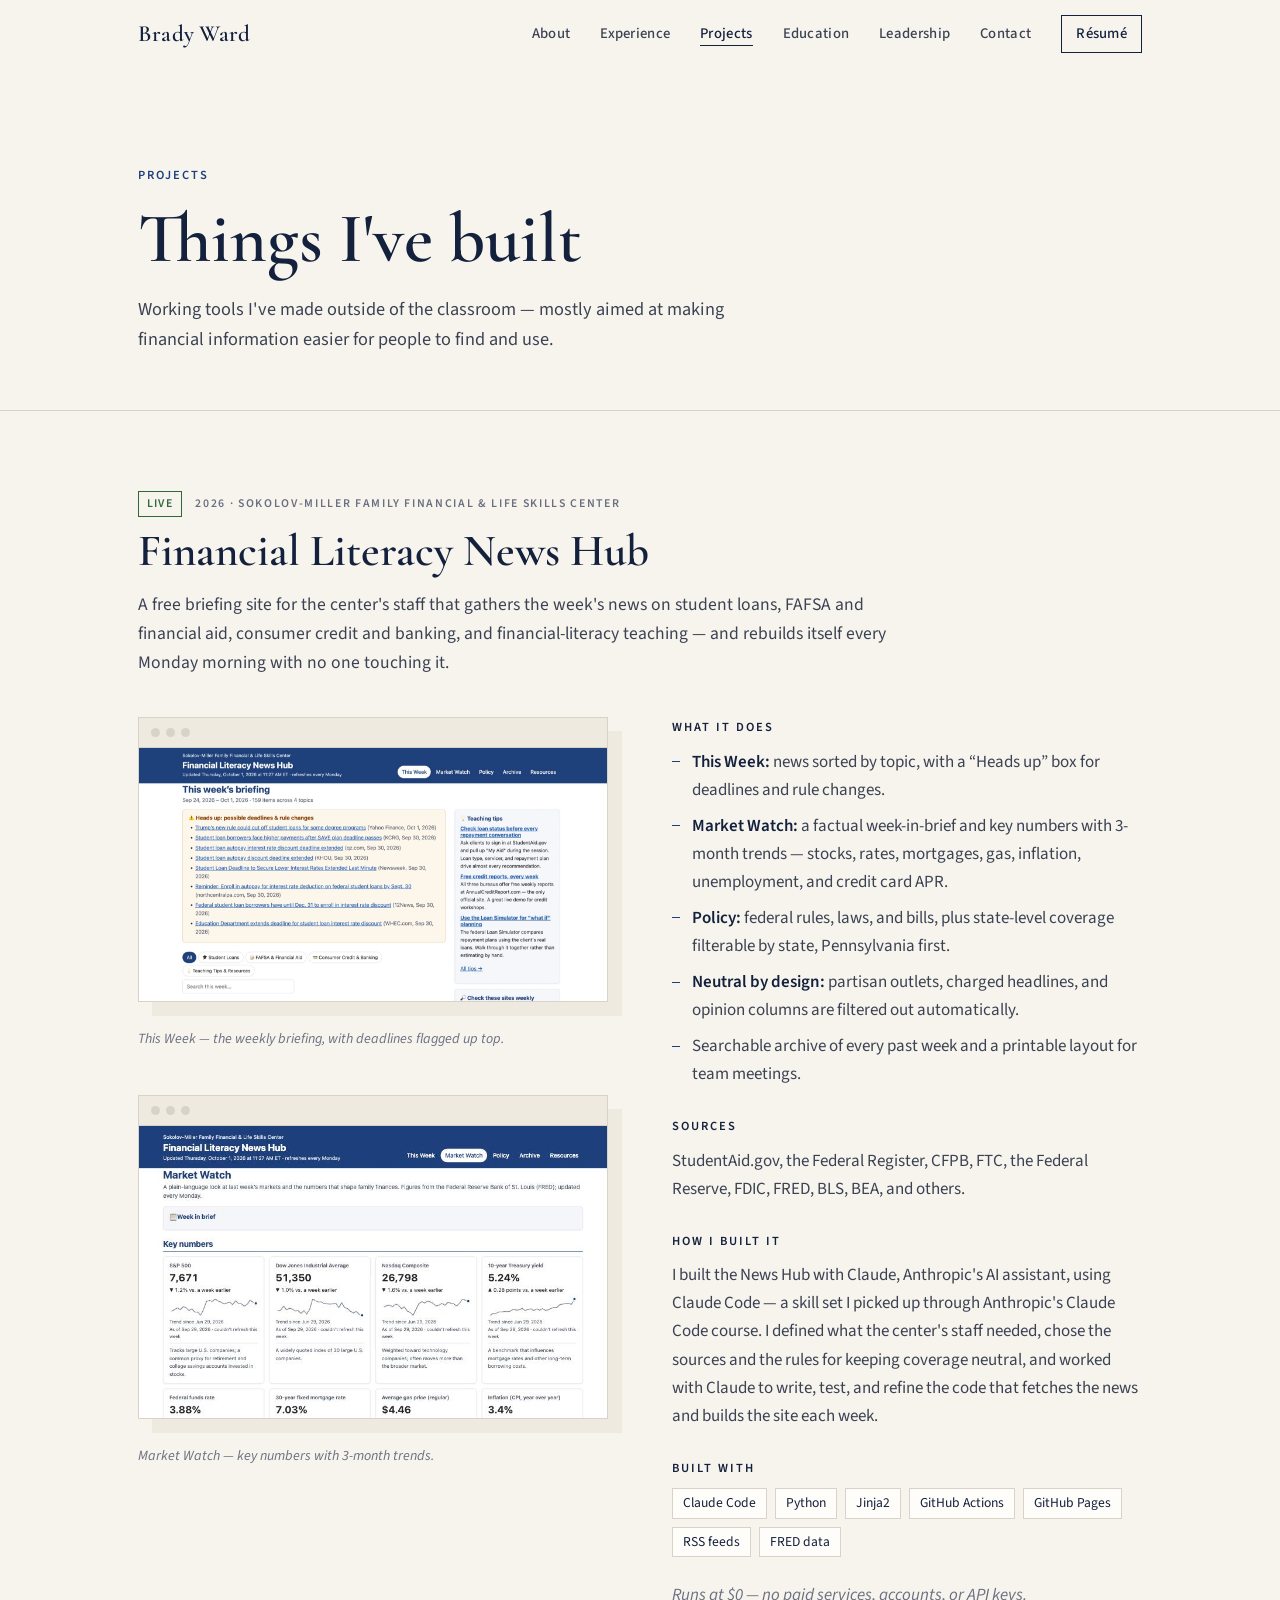
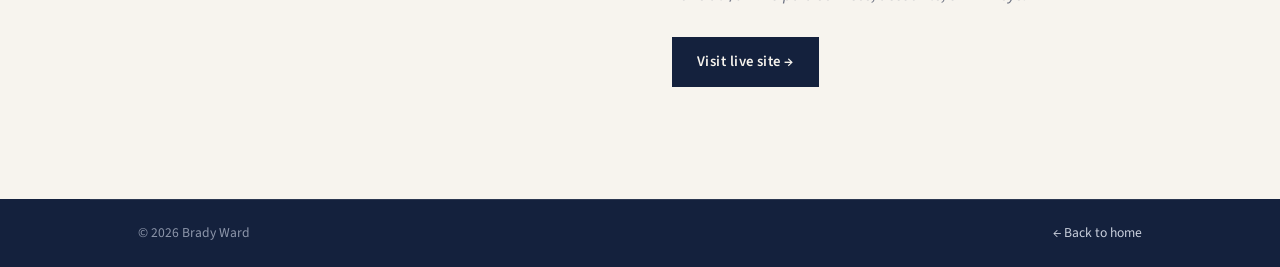
==== projects.html @ 7681d5e7 "Add files via upload" ====
<!doctype html>
<html lang="en">
<head>
  <meta charset="utf-8">
  <meta name="viewport" content="width=device-width, initial-scale=1">
  <title>Projects — Brady Ward</title>
  <meta name="description" content="Projects by Brady Ward, including the Financial Literacy News Hub built for Penn State's Sokolov-Miller Family Financial & Life Skills Center.">
  <link rel="preconnect" href="https://fonts.googleapis.com">
  <link rel="preconnect" href="https://fonts.gstatic.com" crossorigin>
  <link href="https://fonts.googleapis.com/css2?family=Cormorant+Garamond:ital,wght@0,500;0,600;1,500&family=Source+Sans+3:wght@400;500;600&display=swap" rel="stylesheet">
  <link rel="stylesheet" href="styles.css">
</head>
<body>

  <header class="site-header">
    <div class="wrap header-inner">
      <a href="index.html" class="wordmark">Brady Ward</a>
      <button class="nav-toggle" aria-expanded="false" aria-controls="site-nav">
        <span class="sr-only">Menu</span>
        <span class="bar"></span><span class="bar"></span>
      </button>
      <nav id="site-nav" class="site-nav">
        <a href="index.html#about">About</a>
        <a href="index.html#experience">Experience</a>
        <a href="projects.html" class="active" aria-current="page">Projects</a>
        <a href="index.html#education">Education</a>
        <a href="index.html#leadership">Leadership</a>
        <a href="index.html#contact">Contact</a>
        <a href="assets/Brady-Ward-Resume.pdf" class="nav-resume" target="_blank" rel="noopener">Résumé</a>
      </nav>
    </div>
  </header>

  <main id="top">

    <section class="page-intro">
      <div class="wrap">
        <p class="eyebrow">Projects</p>
        <h1>Things I've built</h1>
        <p class="lede">
          Working tools I've made outside of the classroom &mdash; mostly aimed at making
          financial information easier for people to find and use.
        </p>
      </div>
    </section>

    <section class="section project-list">
      <div class="wrap">

        <!-- ===== Project: News Hub ===== -->
        <article id="news-hub" class="project reveal">
          <div class="project-head">
            <p class="card-kicker">
              <span class="status status-done">Live</span>
              2026 &middot; Sokolov-Miller Family Financial &amp; Life Skills Center
            </p>
            <h2>Financial Literacy News Hub</h2>
            <p class="project-summary">
              A free briefing site for the center's staff that gathers the week's news on
              student loans, FAFSA and financial aid, consumer credit and banking, and
              financial-literacy teaching &mdash; and rebuilds itself every Monday morning
              with no one touching it.
            </p>
          </div>

          <div class="project-grid">
            <div class="shots">
              <figure class="shot">
                <a href="https://bward0642.github.io/News-Hub/" target="_blank" rel="noopener">
                  <div class="browser-bar"><span></span><span></span><span></span></div>
                  <img src="assets/news-hub-this-week.jpg" width="1600" height="864" loading="lazy"
                       alt="The News Hub's This Week tab, with a Heads up box of student loan deadlines, topic filters, and teaching tips">
                </a>
                <figcaption>This Week &mdash; the weekly briefing, with deadlines flagged up top.</figcaption>
              </figure>
              <figure class="shot">
                <a href="https://bward0642.github.io/News-Hub/markets.html" target="_blank" rel="noopener">
                  <div class="browser-bar"><span></span><span></span><span></span></div>
                  <img src="assets/news-hub-market-watch.jpg" width="800" height="500" loading="lazy"
                       alt="The News Hub's Market Watch tab, showing key numbers like the S&amp;P 500, Dow, Nasdaq, and 10-year Treasury yield with three-month trend lines">
                </a>
                <figcaption>Market Watch &mdash; key numbers with 3-month trends.</figcaption>
              </figure>
            </div>

            <div class="project-detail">
              <h3>What it does</h3>
              <ul class="project-points">
                <li><strong>This Week:</strong> news sorted by topic, with a &ldquo;Heads up&rdquo; box for deadlines and rule changes.</li>
                <li><strong>Market Watch:</strong> a factual week-in-brief and key numbers with 3-month trends &mdash; stocks, rates, mortgages, gas, inflation, unemployment, and credit card APR.</li>
                <li><strong>Policy:</strong> federal rules, laws, and bills, plus state-level coverage filterable by state, Pennsylvania first.</li>
                <li><strong>Neutral by design:</strong> partisan outlets, charged headlines, and opinion columns are filtered out automatically.</li>
                <li>Searchable archive of every past week and a printable layout for team meetings.</li>
              </ul>

              <h3>Sources</h3>
              <p>
                StudentAid.gov, the Federal Register, CFPB, FTC, the Federal Reserve, FDIC,
                FRED, BLS, BEA, and others.
              </p>

              <h3>How I built it</h3>
              <p>
                I built the News Hub with Claude, Anthropic's AI assistant, using Claude Code &mdash;
                a skill set I picked up through Anthropic's Claude Code course. I defined what the
                center's staff needed, chose the sources and the rules for keeping coverage neutral,
                and worked with Claude to write, test, and refine the code that fetches the news and
                builds the site each week.
              </p>

              <h3>Built with</h3>
              <ul class="tags">
                <li>Claude Code</li><li>Python</li><li>Jinja2</li><li>GitHub Actions</li><li>GitHub Pages</li><li>RSS feeds</li><li>FRED data</li>
              </ul>

              <p class="project-cost">Runs at $0 &mdash; no paid services, accounts, or API keys.</p>

              <div class="project-links">
                <a class="btn btn-solid" href="https://bward0642.github.io/News-Hub/" target="_blank" rel="noopener">Visit live site &rarr;</a>
              </div>
            </div>
          </div>
        </article>

        <!-- ===== Add new projects here =====
             Copy the whole <article class="project reveal"> ... </article> block above,
             give it a new id, and update the text. For a finished project, change
             status-wip / "In progress" to status-done / "Live".
        -->

      </div>
    </section>

  </main>

  <footer class="site-footer">
    <div class="wrap footer-inner">
      <span>&copy; <span id="year">2026</span> Brady Ward</span>
      <a href="index.html">&larr; Back to home</a>
    </div>
  </footer>

  <script src="script.js"></script>
</body>
</html>
---- styles.css ----
/* ---------------------------------------------------------------
   Brady Ward — personal site
   --------------------------------------------------------------- */

:root {
  --paper: #f7f4ee;
  --paper-deep: #efeae0;
  --ink: #14213d;
  --body: #3b4252;
  --muted: #6b7080;
  --accent: #1e407c;
  --rule: #d9d3c7;
  --white: #fffdf9;

  --serif: "Cormorant Garamond", Georgia, "Times New Roman", serif;
  --sans: "Source Sans 3", -apple-system, "Helvetica Neue", Arial, sans-serif;

  --wrap: 1100px;
  --gutter: clamp(20px, 5vw, 48px);
}

*,
*::before,
*::after { box-sizing: border-box; }

html { scroll-behavior: smooth; scroll-padding-top: 80px; }

body {
  margin: 0;
  background: var(--paper);
  color: var(--body);
  font-family: var(--sans);
  font-size: 17px;
  line-height: 1.65;
  -webkit-font-smoothing: antialiased;
}

img { max-width: 100%; display: block; }

a { color: var(--accent); text-decoration: none; }
a:hover { text-decoration: underline; text-underline-offset: 3px; }

h1, h2, h3 { color: var(--ink); font-family: var(--serif); font-weight: 600; margin: 0; }

.wrap {
  max-width: var(--wrap);
  margin: 0 auto;
  padding: 0 var(--gutter);
}

.sr-only {
  position: absolute; width: 1px; height: 1px;
  overflow: hidden; clip: rect(0 0 0 0); white-space: nowrap;
}

/* ---------- Header ---------- */

.site-header {
  position: sticky;
  top: 0;
  z-index: 10;
  background: rgba(247, 244, 238, 0.94);
  border-bottom: 1px solid transparent;
  transition: border-color 0.2s ease;
}
.site-header.scrolled { border-bottom-color: var(--rule); }

.header-inner {
  display: flex;
  align-items: center;
  justify-content: space-between;
  height: 68px;
}

.wordmark {
  font-family: var(--serif);
  font-size: 1.45rem;
  font-weight: 600;
  color: var(--ink);
  letter-spacing: 0.01em;
}
.wordmark:hover { text-decoration: none; }

.site-nav { display: flex; align-items: center; gap: 30px; }

.site-nav a {
  color: var(--body);
  font-size: 0.92rem;
  font-weight: 500;
  letter-spacing: 0.02em;
}
.site-nav a:hover,
.site-nav a.active { color: var(--ink); text-decoration: none; }
.site-nav a.active { box-shadow: inset 0 -1px 0 var(--ink); }

.site-nav .nav-resume {
  border: 1px solid var(--ink);
  color: var(--ink);
  padding: 6px 14px;
}
.site-nav .nav-resume:hover { background: var(--ink); color: var(--paper); }

.nav-toggle {
  display: none;
  background: none;
  border: 0;
  padding: 10px 4px;
  cursor: pointer;
}
.nav-toggle .bar {
  display: block;
  width: 22px;
  height: 1.5px;
  background: var(--ink);
  transition: transform 0.2s ease;
}
.nav-toggle .bar + .bar { margin-top: 6px; }
.nav-toggle[aria-expanded="true"] .bar:first-of-type { transform: translateY(3.75px) rotate(45deg); }
.nav-toggle[aria-expanded="true"] .bar:last-of-type { transform: translateY(-3.75px) rotate(-45deg); }

/* ---------- Hero ---------- */

.hero { padding: clamp(48px, 8vw, 96px) 0 clamp(56px, 8vw, 88px); }

.hero-grid {
  display: grid;
  grid-template-columns: 1.15fr 0.85fr;
  gap: clamp(36px, 6vw, 80px);
  align-items: center;
}

.eyebrow {
  font-size: 0.78rem;
  text-transform: uppercase;
  letter-spacing: 0.16em;
  color: var(--accent);
  font-weight: 600;
  margin: 0 0 18px;
}

.hero h1 {
  font-size: clamp(3.2rem, 8vw, 5.6rem);
  line-height: 0.95;
  letter-spacing: -0.01em;
  margin-bottom: 26px;
}

.lede {
  font-size: 1.14rem;
  max-width: 34em;
  margin: 0 0 34px;
}

.hero-actions { display: flex; flex-wrap: wrap; gap: 14px; }

.btn {
  display: inline-block;
  font-size: 0.92rem;
  font-weight: 600;
  letter-spacing: 0.03em;
  padding: 12px 24px;
  border: 1px solid var(--ink);
  transition: background 0.15s ease, color 0.15s ease;
}
.btn:hover { text-decoration: none; }
.btn-solid { background: var(--ink); color: var(--paper); }
.btn-solid:hover { background: var(--accent); border-color: var(--accent); }
.btn-line { color: var(--ink); }
.btn-line:hover { background: var(--ink); color: var(--paper); }

.portrait {
  position: relative;
  margin: 0;
  justify-self: end;
  width: 100%;
  max-width: 380px;
}
/* offset frame behind the photo */
.portrait::before {
  content: "";
  position: absolute;
  inset: 18px -18px -18px 18px;
  border: 1px solid var(--accent);
  z-index: 0;
}
.portrait img {
  position: relative;
  z-index: 1;
  width: 100%;
  height: auto;
  aspect-ratio: 4 / 5;
  object-fit: cover;
  object-position: 50% 40%;
  filter: saturate(0.92);
}

/* ---------- At a glance ---------- */

.glance {
  border-top: 1px solid var(--rule);
  border-bottom: 1px solid var(--rule);
}
.glance-grid {
  display: grid;
  grid-template-columns: repeat(4, 1fr);
}
.stat {
  padding: 28px 24px;
  border-left: 1px solid var(--rule);
  display: flex;
  flex-direction: column;
  gap: 4px;
}
.stat:first-child { border-left: 0; padding-left: 0; }
.stat-figure {
  font-family: var(--serif);
  font-size: 2.1rem;
  font-weight: 600;
  color: var(--ink);
  line-height: 1.1;
}
.stat-label { font-size: 0.88rem; color: var(--muted); }

/* ---------- Sections ---------- */

.section { padding: clamp(64px, 10vw, 112px) 0; }
.section-tint { background: var(--paper-deep); }

.section-label {
  font-family: var(--sans);
  font-size: 0.8rem;
  font-weight: 600;
  text-transform: uppercase;
  letter-spacing: 0.18em;
  color: var(--ink);
  margin-bottom: 40px;
  display: flex;
  align-items: center;
  gap: 14px;
}
.section-label span {
  color: var(--accent);
  font-family: var(--serif);
  font-size: 1.15rem;
  font-style: italic;
  letter-spacing: 0;
}
.section-label::after {
  content: "";
  flex: 1;
  height: 1px;
  background: var(--rule);
  max-width: 120px;
}

.two-col {
  display: grid;
  grid-template-columns: 240px 1fr;
  gap: 48px;
}
.two-col .section-label { flex-direction: column; align-items: flex-start; gap: 6px; }
.two-col .section-label::after { display: none; }

.prose p { margin: 0 0 1.1em; max-width: 40em; }
.prose .big {
  font-family: var(--serif);
  font-size: clamp(1.55rem, 2.6vw, 1.95rem);
  line-height: 1.3;
  color: var(--ink);
  font-weight: 500;
  margin-bottom: 1em;
}

/* ---------- Experience ---------- */

.timeline { list-style: none; margin: 0; padding: 0; }

.role {
  display: grid;
  grid-template-columns: 200px 1fr;
  gap: 40px;
  padding: 36px 0;
  border-top: 1px solid var(--rule);
}
.role:last-child { border-bottom: 1px solid var(--rule); }

.role-meta { display: flex; flex-direction: column; gap: 2px; padding-top: 6px; }
.role-dates {
  font-size: 0.82rem;
  font-weight: 600;
  letter-spacing: 0.06em;
  text-transform: uppercase;
  color: var(--ink);
  margin: 0;
}
.role-place { font-size: 0.9rem; color: var(--muted); }

.role h3, .lead-block h3 { font-size: 1.7rem; line-height: 1.2; }
.role-title {
  margin: 2px 0 14px;
  color: var(--accent);
  font-style: italic;
  font-family: var(--serif);
  font-size: 1.15rem;
}

.role ul { margin: 0; padding: 0; list-style: none; }
.role li {
  position: relative;
  padding-left: 20px;
  margin-bottom: 8px;
  max-width: 44em;
}
.role li::before {
  content: "";
  position: absolute;
  left: 0;
  top: 0.8em;
  width: 8px;
  height: 1px;
  background: var(--accent);
}

/* ---------- Education ---------- */

.edu-grid {
  display: grid;
  grid-template-columns: 1.4fr 1fr 1fr;
  gap: 24px;
}
.card {
  background: var(--white);
  border: 1px solid var(--rule);
  padding: 30px 28px;
}
.card-feature { border-top: 3px solid var(--ink); }
.card-kicker {
  margin: 0 0 10px;
  font-size: 0.74rem;
  text-transform: uppercase;
  letter-spacing: 0.14em;
  color: var(--muted);
  font-weight: 600;
}
.card h3 { font-size: 1.5rem; line-height: 1.2; }
.card h3 sup { font-size: 0.5em; }
.card-sub { margin: 6px 0 0; color: var(--body); }

.facts { margin: 24px 0 0; display: grid; gap: 10px; }
.facts div {
  display: flex;
  justify-content: space-between;
  border-top: 1px solid var(--rule);
  padding-top: 10px;
}
.facts dt { font-size: 0.85rem; color: var(--muted); }
.facts dd { margin: 0; font-weight: 600; color: var(--ink); }

/* ---------- Leadership ---------- */

.lead-block p:last-child { max-width: 40em; margin-bottom: 0; }
.lead-block .role-dates { margin-bottom: 6px; }


/* ---------- Contact ---------- */

.contact { background: var(--ink); color: #c9cfdc; }
.contact .section-label { color: var(--paper); }
.contact .section-label span { color: #9db4dd; }
.contact .section-label::after { background: rgba(255, 255, 255, 0.18); }

.contact-head {
  font-family: var(--serif);
  font-size: clamp(2.6rem, 6vw, 4rem);
  color: var(--paper);
  line-height: 1;
  margin: 0 0 18px;
  font-weight: 500;
}
.contact-copy { max-width: 34em; margin: 0 0 44px; font-size: 1.08rem; }

.contact-links {
  display: grid;
  grid-template-columns: repeat(3, 1fr);
  border-top: 1px solid rgba(255, 255, 255, 0.18);
}
.contact-link {
  display: flex;
  flex-direction: column;
  gap: 4px;
  padding: 22px 20px 22px 0;
  color: var(--paper);
  border-bottom: 1px solid rgba(255, 255, 255, 0.18);
}
.contact-link:hover { text-decoration: none; }
.contact-link:hover .contact-value { text-decoration: underline; text-underline-offset: 4px; }
.contact-kind {
  font-size: 0.74rem;
  text-transform: uppercase;
  letter-spacing: 0.16em;
  color: #9db4dd;
  font-weight: 600;
}
.contact-value { font-family: var(--serif); font-size: 1.35rem; overflow-wrap: anywhere; }

/* ---------- Footer ---------- */

.site-footer { background: var(--ink); color: #8d96aa; font-size: 0.85rem; }
.footer-inner {
  display: flex;
  justify-content: space-between;
  padding-top: 22px;
  padding-bottom: 22px;
  border-top: 1px solid rgba(255, 255, 255, 0.1);
}
.site-footer a { color: #c9cfdc; }

/* ---------- Reveal on scroll ---------- */

.js .reveal {
  opacity: 0;
  transform: translateY(14px);
  transition: opacity 0.6s ease, transform 0.6s ease;
}
.js .reveal.in { opacity: 1; transform: none; }

@media (prefers-reduced-motion: reduce) {
  html { scroll-behavior: auto; }
  .js .reveal { opacity: 1; transform: none; transition: none; }
}

/* ---------- Responsive ---------- */

@media (max-width: 900px) {
  .two-col { grid-template-columns: 1fr; gap: 0; }
  .two-col .section-label { flex-direction: row; align-items: center; gap: 14px; }
  .edu-grid { grid-template-columns: 1fr 1fr; }
  .card-feature { grid-column: 1 / -1; }
  .role { grid-template-columns: 160px 1fr; gap: 28px; }
}

@media (max-width: 760px) {
  .nav-toggle { display: block; }
  .site-nav {
    position: absolute;
    top: 68px;
    left: 0;
    right: 0;
    flex-direction: column;
    align-items: flex-start;
    gap: 0;
    background: var(--paper);
    border-bottom: 1px solid var(--rule);
    padding: 8px var(--gutter) 20px;
    display: none;
  }
  .site-nav.open { display: flex; }
  .site-nav a { padding: 12px 0; width: 100%; font-size: 1rem; }
  .site-nav a.active { box-shadow: none; }
  .site-nav .nav-resume { margin-top: 10px; width: auto; padding: 8px 16px; }

  .hero-grid { grid-template-columns: 1fr; }
  .portrait { justify-self: start; max-width: 260px; order: -1; margin-right: 18px; }

  .glance-grid { grid-template-columns: 1fr 1fr; }
  .stat { padding: 22px 0 22px 18px; }
  .stat:nth-child(odd) { border-left: 0; padding-left: 0; }
  .stat:nth-child(n+3) { border-top: 1px solid var(--rule); }

  .role { grid-template-columns: 1fr; gap: 10px; padding: 28px 0; }
  .role-meta { flex-direction: row; gap: 12px; flex-wrap: wrap; align-items: baseline; }

  .edu-grid { grid-template-columns: 1fr; }
  .contact-links { grid-template-columns: 1fr; }
}

/* Cormorant defaults to old-style figures; use lining figures where numbers carry meaning */
.stat-figure,
.contact-value { font-variant-numeric: lining-nums; }

/* ---------- Projects ---------- */

.project-teaser {
  display: flex;
  justify-content: space-between;
  align-items: flex-end;
  gap: 32px;
  background: var(--white);
  border: 1px solid var(--rule);
  border-top: 3px solid var(--ink);
  padding: 32px;
  color: var(--body);
  transition: border-color 0.15s ease;
}
.project-teaser:hover { text-decoration: none; border-color: var(--accent); }
.project-teaser h3 { font-size: 1.8rem; line-height: 1.2; }
.project-teaser .card-sub { max-width: 40em; }
.teaser-cta { white-space: nowrap; font-weight: 600; color: var(--accent); font-size: 0.95rem; }
.project-teaser:hover .teaser-cta { text-decoration: underline; text-underline-offset: 3px; }

.page-intro {
  padding: clamp(48px, 8vw, 96px) 0 clamp(32px, 5vw, 56px);
  border-bottom: 1px solid var(--rule);
}
.page-intro h1 {
  font-size: clamp(2.8rem, 6vw, 4.4rem);
  line-height: 1;
  margin-bottom: 20px;
}
.page-intro .lede { margin-bottom: 0; }

.project-list { padding-top: clamp(48px, 7vw, 80px); }
.project + .project { margin-top: 72px; padding-top: 72px; border-top: 1px solid var(--rule); }

.project-head { max-width: 46em; margin-bottom: 40px; }
.project-head h2 { font-size: clamp(2rem, 4vw, 2.8rem); line-height: 1.1; margin-bottom: 14px; }
.project-summary { font-size: 1.1rem; margin: 0; }

.status {
  display: inline-block;
  margin-right: 10px;
  padding: 2px 8px;
  border: 1px solid currentColor;
  letter-spacing: 0.1em;
}
.status-wip { color: #8a5a12; }
.status-done { color: #2f6b3a; }

.project-grid {
  display: grid;
  grid-template-columns: 1fr 1fr;
  gap: clamp(32px, 5vw, 64px);
  align-items: start;
}

.project-detail h3 {
  font-family: var(--sans);
  font-size: 0.78rem;
  text-transform: uppercase;
  letter-spacing: 0.16em;
  color: var(--ink);
  margin: 28px 0 10px;
}
.project-detail h3:first-child { margin-top: 0; }
.project-detail p { margin: 0; }
.project-detail strong { color: var(--ink); font-weight: 600; }

.project-points { margin: 0; padding: 0; list-style: none; }
.project-points li { position: relative; padding-left: 20px; margin-bottom: 8px; }
.project-points li::before {
  content: "";
  position: absolute;
  left: 0;
  top: 0.8em;
  width: 8px;
  height: 1px;
  background: var(--accent);
}

.tags { display: flex; flex-wrap: wrap; gap: 8px; margin: 0; padding: 0; list-style: none; }
.tags li {
  font-size: 0.85rem;
  padding: 3px 10px;
  border: 1px solid var(--rule);
  background: var(--white);
  color: var(--ink);
}

.project-cost { margin-top: 24px !important; font-style: italic; color: var(--muted); }
.project-links { margin-top: 28px; display: flex; flex-wrap: wrap; gap: 12px; }
.btn-disabled { border-color: var(--rule); color: var(--muted); cursor: default; }

/* screenshot in a simple browser frame */
.shots { display: grid; gap: 44px; }
.shot { margin: 0; }
.shot a {
  display: block;
  border: 1px solid var(--rule);
  background: var(--white);
  box-shadow: 14px 14px 0 var(--paper-deep);
  transition: border-color 0.15s ease;
}
.shot a:hover { border-color: var(--accent); }
.shot img { width: 100%; height: auto; }
.browser-bar {
  display: flex;
  gap: 6px;
  padding: 10px 12px;
  border-bottom: 1px solid var(--rule);
  background: var(--paper-deep);
}
.browser-bar span { width: 9px; height: 9px; border-radius: 50%; background: var(--rule); }
.shot figcaption { margin-top: 26px; font-size: 0.88rem; color: var(--muted); font-style: italic; }

@media (max-width: 760px) {
  .project-teaser { flex-direction: column; align-items: flex-start; padding: 24px; }
  .project-grid { grid-template-columns: 1fr; }
  .shot a { box-shadow: 8px 8px 0 var(--paper-deep); }
}

.teaser-links { display: flex; flex-direction: column; align-items: flex-end; gap: 12px; flex-shrink: 0; }
.project-teaser:hover { border-color: var(--rule); border-top-color: var(--ink); }

@media (max-width: 760px) {
  .teaser-links { align-items: flex-start; }
}
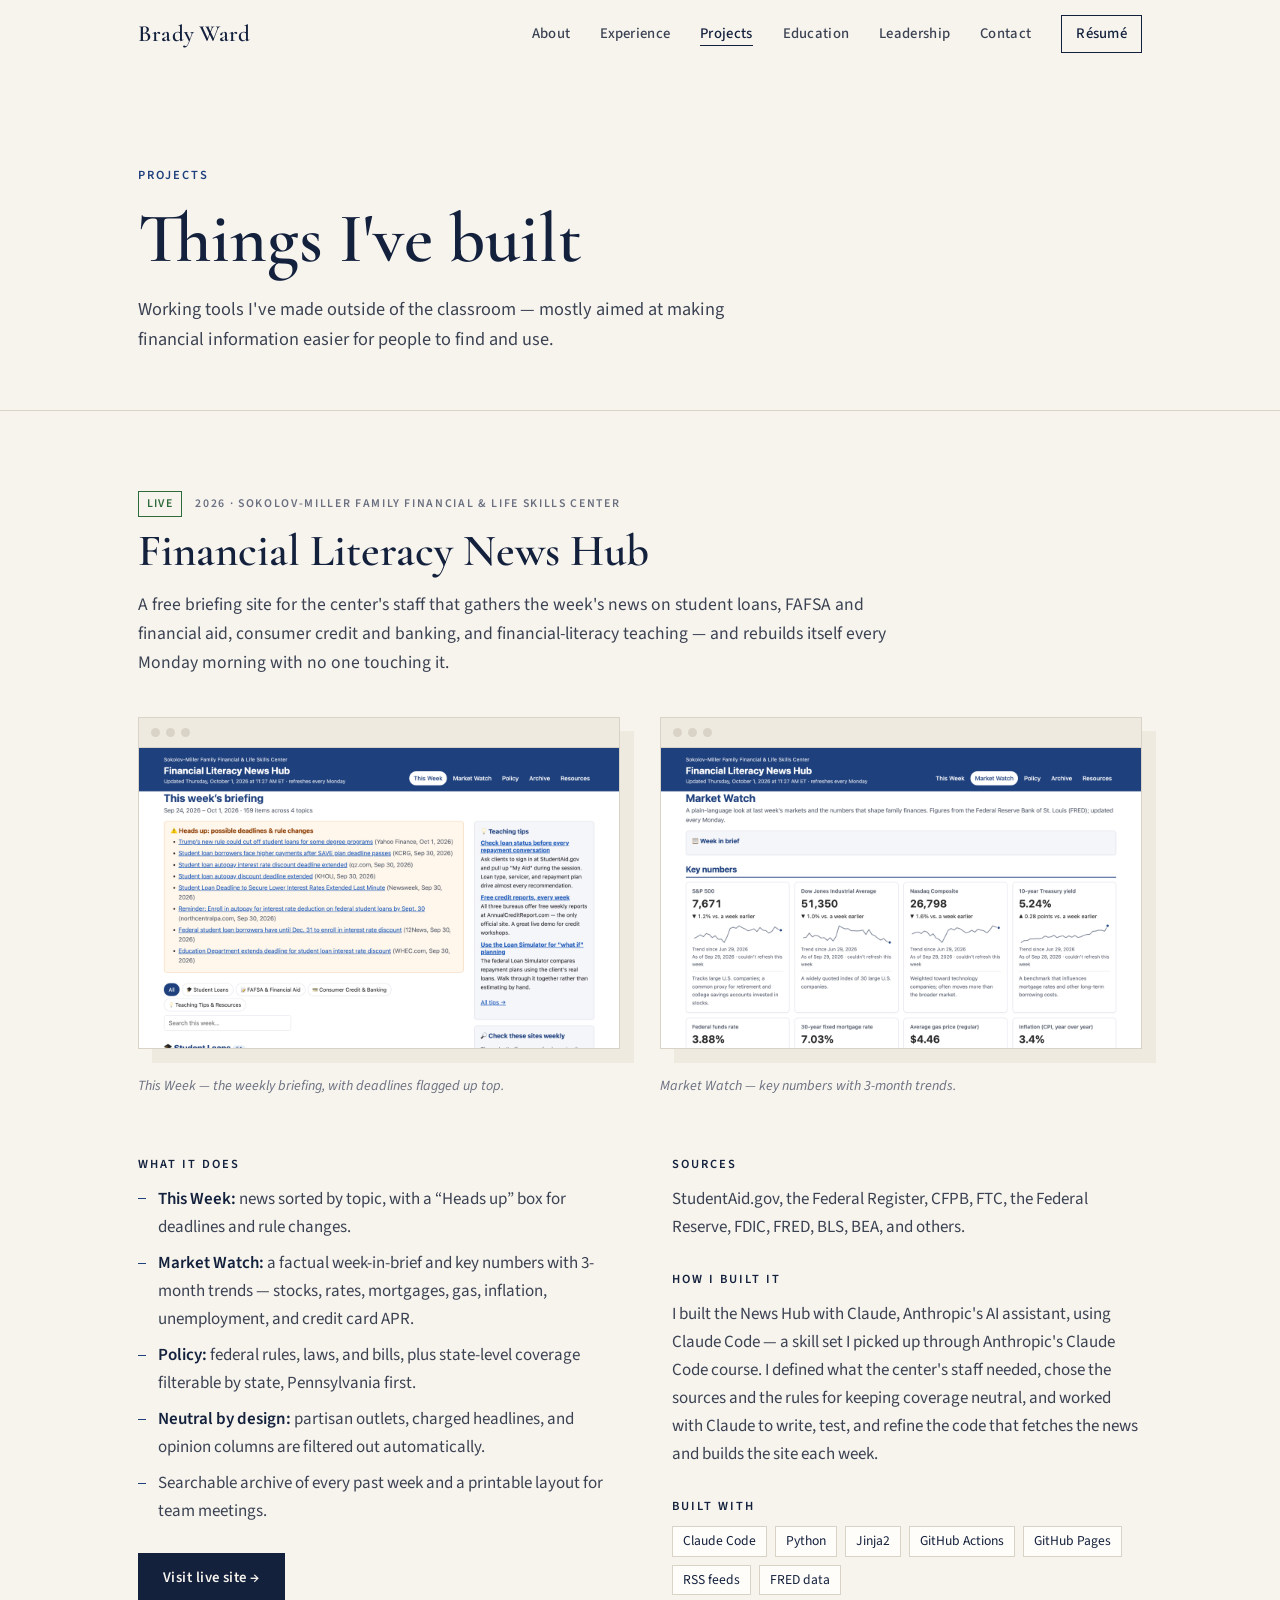
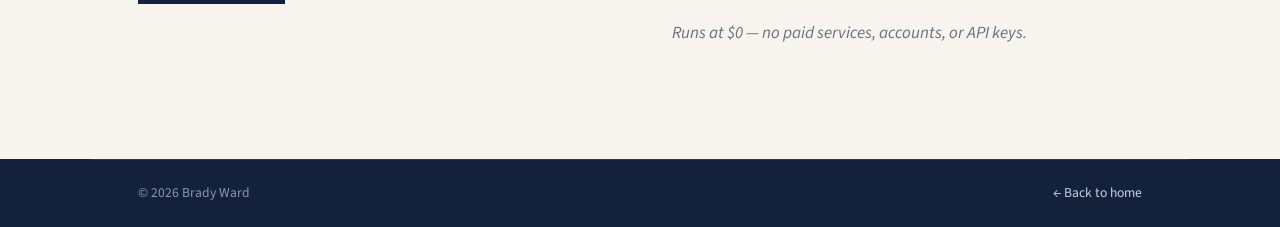
==== commit 1e6a5c3c: "Add files via upload" ====
--- a/projects.html
+++ b/projects.html
@@ -63,26 +63,26 @@
             </p>
           </div>
 
+          <div class="shots">
+            <figure class="shot">
+              <a href="https://bward0642.github.io/News-Hub/" target="_blank" rel="noopener">
+                <div class="browser-bar"><span></span><span></span><span></span></div>
+                <img src="assets/news-hub-this-week.jpg" width="2560" height="1600" loading="lazy"
+                     alt="The News Hub's This Week tab, with a Heads up box of student loan deadlines, topic filters, and teaching tips">
+              </a>
+              <figcaption>This Week &mdash; the weekly briefing, with deadlines flagged up top.</figcaption>
+            </figure>
+            <figure class="shot">
+              <a href="https://bward0642.github.io/News-Hub/markets.html" target="_blank" rel="noopener">
+                <div class="browser-bar"><span></span><span></span><span></span></div>
+                <img src="assets/news-hub-market-watch.jpg" width="2560" height="1600" loading="lazy"
+                     alt="The News Hub's Market Watch tab, showing key numbers like the S&amp;P 500, Dow, Nasdaq, and 10-year Treasury yield with three-month trend lines">
+              </a>
+              <figcaption>Market Watch &mdash; key numbers with 3-month trends.</figcaption>
+            </figure>
+          </div>
+
           <div class="project-grid">
-            <div class="shots">
-              <figure class="shot">
-                <a href="https://bward0642.github.io/News-Hub/" target="_blank" rel="noopener">
-                  <div class="browser-bar"><span></span><span></span><span></span></div>
-                  <img src="assets/news-hub-this-week.jpg" width="1600" height="864" loading="lazy"
-                       alt="The News Hub's This Week tab, with a Heads up box of student loan deadlines, topic filters, and teaching tips">
-                </a>
-                <figcaption>This Week &mdash; the weekly briefing, with deadlines flagged up top.</figcaption>
-              </figure>
-              <figure class="shot">
-                <a href="https://bward0642.github.io/News-Hub/markets.html" target="_blank" rel="noopener">
-                  <div class="browser-bar"><span></span><span></span><span></span></div>
-                  <img src="assets/news-hub-market-watch.jpg" width="800" height="500" loading="lazy"
-                       alt="The News Hub's Market Watch tab, showing key numbers like the S&amp;P 500, Dow, Nasdaq, and 10-year Treasury yield with three-month trend lines">
-                </a>
-                <figcaption>Market Watch &mdash; key numbers with 3-month trends.</figcaption>
-              </figure>
-            </div>
-
             <div class="project-detail">
               <h3>What it does</h3>
               <ul class="project-points">
@@ -93,6 +93,12 @@
                 <li>Searchable archive of every past week and a printable layout for team meetings.</li>
               </ul>
 
+              <div class="project-links">
+                <a class="btn btn-solid" href="https://bward0642.github.io/News-Hub/" target="_blank" rel="noopener">Visit live site &rarr;</a>
+              </div>
+            </div>
+
+            <div class="project-detail">
               <h3>Sources</h3>
               <p>
                 StudentAid.gov, the Federal Register, CFPB, FTC, the Federal Reserve, FDIC,
@@ -114,10 +120,6 @@
               </ul>
 
               <p class="project-cost">Runs at $0 &mdash; no paid services, accounts, or API keys.</p>
-
-              <div class="project-links">
-                <a class="btn btn-solid" href="https://bward0642.github.io/News-Hub/" target="_blank" rel="noopener">Visit live site &rarr;</a>
-              </div>
             </div>
           </div>
         </article>
--- a/styles.css
+++ b/styles.css
@@ -571,7 +571,12 @@
 .btn-disabled { border-color: var(--rule); color: var(--muted); cursor: default; }
 
 /* screenshot in a simple browser frame */
-.shots { display: grid; gap: 44px; }
+.shots {
+  display: grid;
+  grid-template-columns: 1fr 1fr;
+  gap: 40px;
+  margin-bottom: 56px;
+}
 .shot { margin: 0; }
 .shot a {
   display: block;
@@ -595,6 +600,7 @@
 @media (max-width: 760px) {
   .project-teaser { flex-direction: column; align-items: flex-start; padding: 24px; }
   .project-grid { grid-template-columns: 1fr; }
+  .shots { grid-template-columns: 1fr; gap: 32px; }
   .shot a { box-shadow: 8px 8px 0 var(--paper-deep); }
 }
 
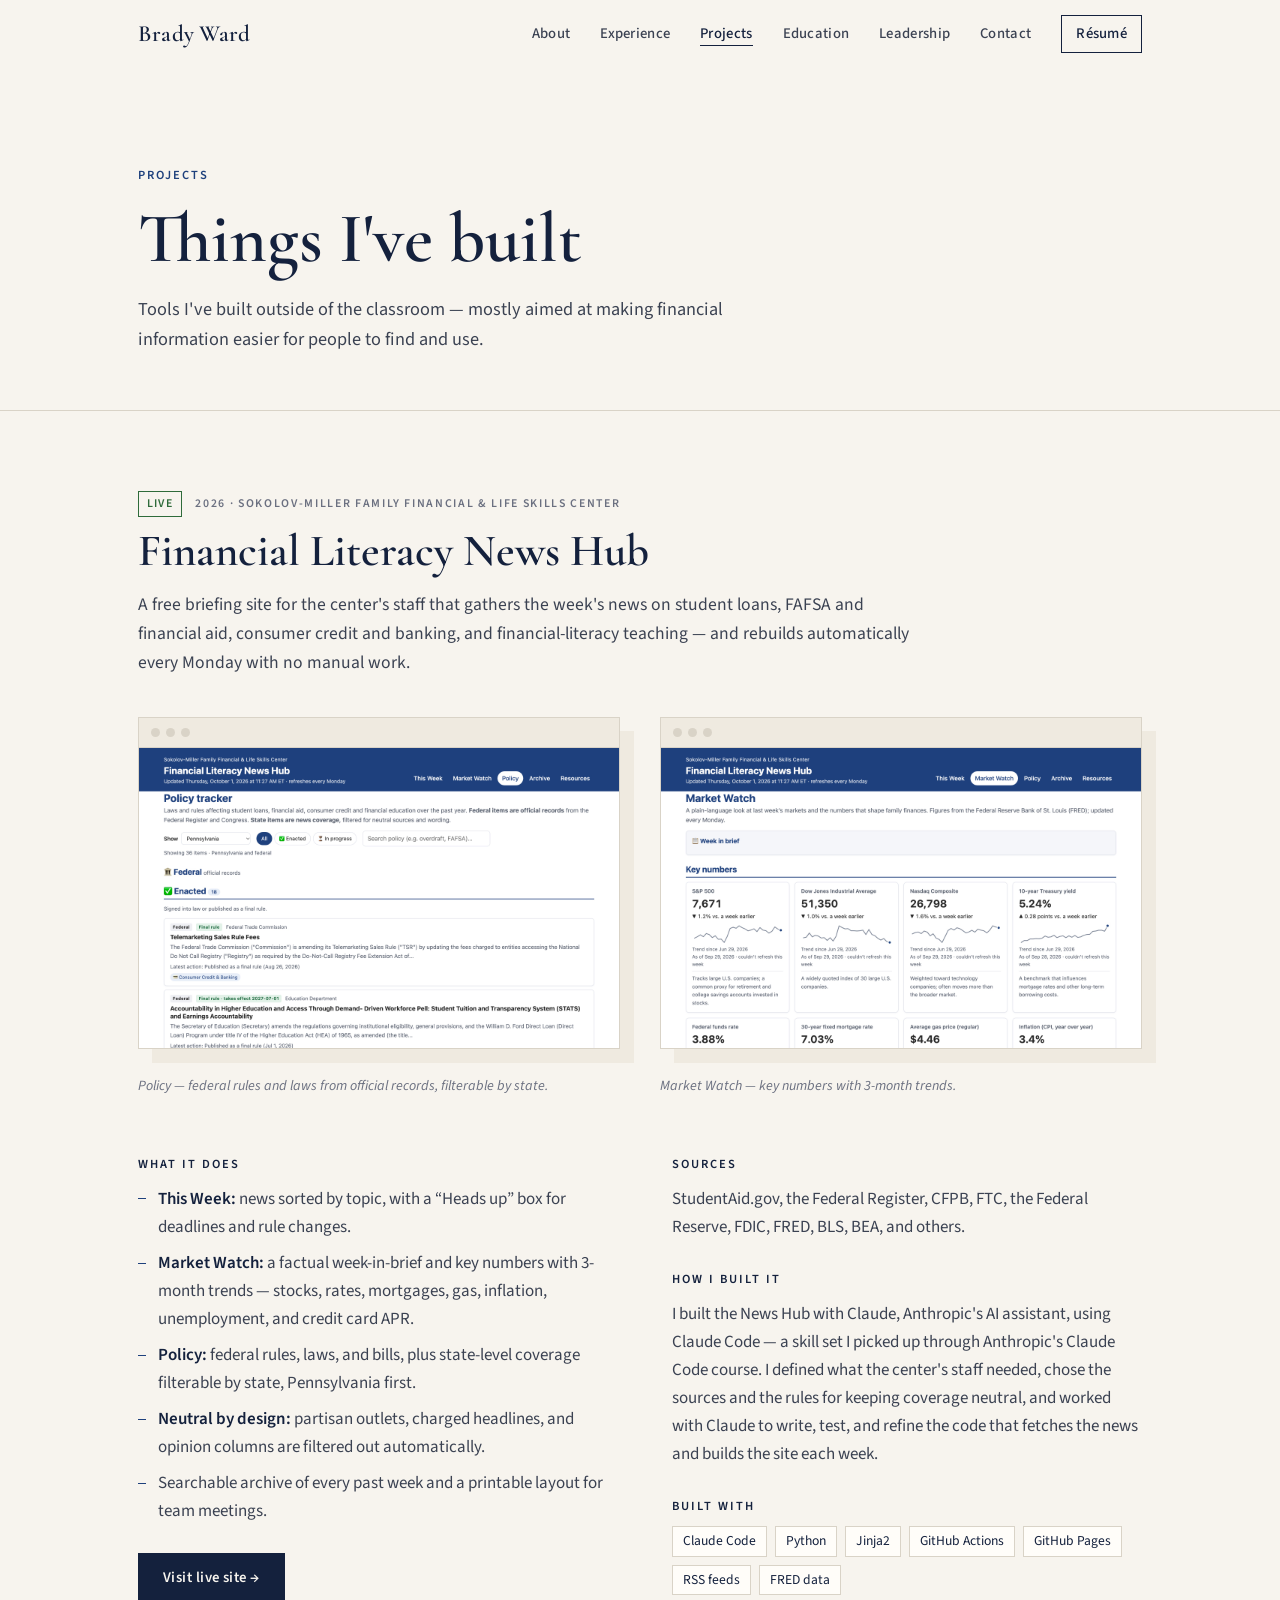
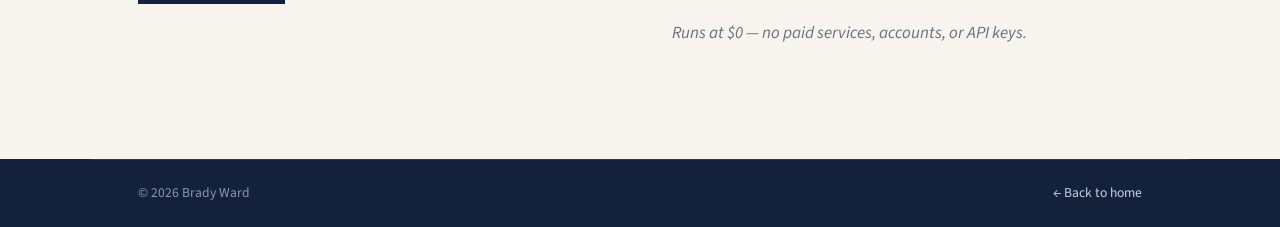
==== commit a8e154e6: "Add files via upload" ====
--- a/projects.html
+++ b/projects.html
@@ -9,6 +9,13 @@
   <link rel="preconnect" href="https://fonts.gstatic.com" crossorigin>
   <link href="https://fonts.googleapis.com/css2?family=Cormorant+Garamond:ital,wght@0,500;0,600;1,500&family=Source+Sans+3:wght@400;500;600&display=swap" rel="stylesheet">
   <link rel="stylesheet" href="styles.css">
+  <link rel="icon" href="assets/favicon.svg" type="image/svg+xml">
+  <meta property="og:type" content="website">
+  <meta property="og:title" content="Projects — Brady Ward">
+  <meta property="og:description" content="The Financial Literacy News Hub, a self-updating briefing site built for Penn State's Sokolov-Miller Family Financial & Life Skills Center.">
+  <meta property="og:url" content="https://bward0642.github.io/bradyward/projects.html">
+  <meta property="og:image" content="https://bward0642.github.io/bradyward/assets/news-hub-policy.jpg">
+  <meta name="twitter:card" content="summary_large_image">
 </head>
 <body>
 
@@ -38,7 +45,7 @@
         <p class="eyebrow">Projects</p>
         <h1>Things I've built</h1>
         <p class="lede">
-          Working tools I've made outside of the classroom &mdash; mostly aimed at making
+          Tools I've built outside of the classroom &mdash; mostly aimed at making
           financial information easier for people to find and use.
         </p>
       </div>
@@ -58,19 +65,19 @@
             <p class="project-summary">
               A free briefing site for the center's staff that gathers the week's news on
               student loans, FAFSA and financial aid, consumer credit and banking, and
-              financial-literacy teaching &mdash; and rebuilds itself every Monday morning
-              with no one touching it.
+              financial-literacy teaching &mdash; and rebuilds automatically every Monday
+              with no manual work.
             </p>
           </div>
 
           <div class="shots">
             <figure class="shot">
-              <a href="https://bward0642.github.io/News-Hub/" target="_blank" rel="noopener">
+              <a href="https://bward0642.github.io/News-Hub/policy.html" target="_blank" rel="noopener">
                 <div class="browser-bar"><span></span><span></span><span></span></div>
-                <img src="assets/news-hub-this-week.jpg" width="2560" height="1600" loading="lazy"
-                     alt="The News Hub's This Week tab, with a Heads up box of student loan deadlines, topic filters, and teaching tips">
+                <img src="assets/news-hub-policy.jpg" width="2560" height="1600" loading="lazy"
+                     alt="The News Hub's Policy tracker, listing enacted federal rules from the Federal Register with filters for state and status">
               </a>
-              <figcaption>This Week &mdash; the weekly briefing, with deadlines flagged up top.</figcaption>
+              <figcaption>Policy &mdash; federal rules and laws from official records, filterable by state.</figcaption>
             </figure>
             <figure class="shot">
               <a href="https://bward0642.github.io/News-Hub/markets.html" target="_blank" rel="noopener">
--- a/styles.css
+++ b/styles.css
@@ -610,3 +610,9 @@
 @media (max-width: 760px) {
   .teaser-links { align-items: flex-start; }
 }
+
+.lead-block + .lead-block {
+  margin-top: 44px;
+  padding-top: 44px;
+  border-top: 1px solid var(--rule);
+}
